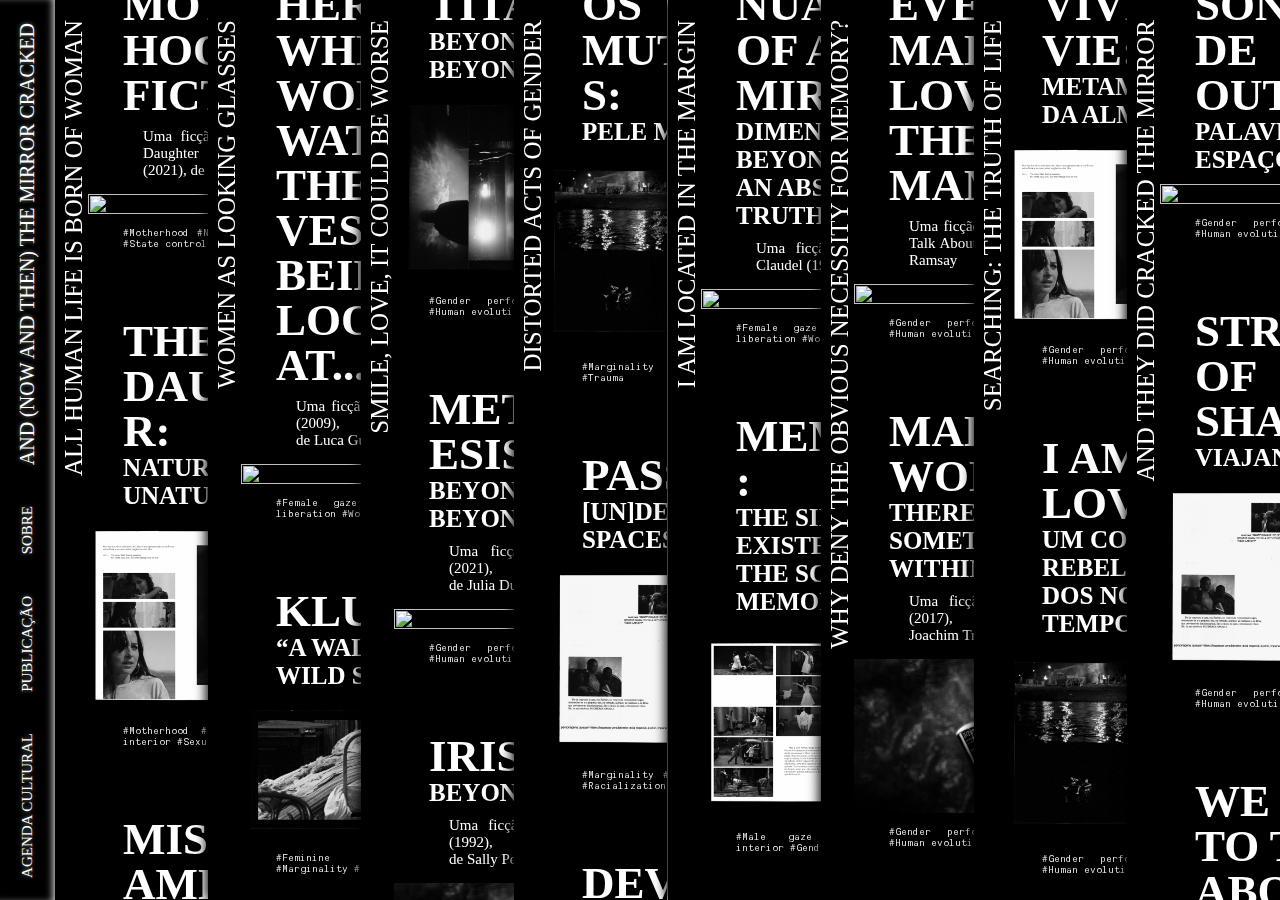
==== index.html @ 3cc25252 "8798" ====
<!DOCTYPE html>
<html lang="en">
   <head>
      <title>MDC 22-23</title>
      <meta charset="utf-8">
      <meta name="viewport" content="width=device-width, initial-scale=1.0">
      <link rel="stylesheet" href="styles.css">
   </head>
   <body>
      <!--<script src="https://ajax.googleapis.com/ajax/libs/jquery/2.1.0/jquery.min.js"></script>-->
      <!--menu bar-->
      <div class="sidebarAbout">
         <div class="menu">
            <p id="menu-button" class="name" href="#">And (now and then) the mirror cracked</p>
            <a href="index2.html">
               <p id="menu-button" class="button">Sobre</p>
            </a>
            <a href="index3.html">
               <p id="menu-button" class="button" href="#">Publicação</p>
            </a>
            <a href="index2.html">
               <p id="menu-button" class="button">Agenda Cultural</p>
            </a>
            
         </div>
      </div>
      <!--accordion-->
      <ul id="vertical-accordion">
         <!-- MICRO 1 -->
         <li id="col">
            <div id="projects">
               <div class="margin">
                  <div class="margintext"> All human life is born of <span class="word">woman</span></div>
               </div>
               <ul class="links">
                  <li data-index="0" id="project-link">
                     <h1>Motherhood as Fiction</h1>
                     <p class="sub"> Uma ficção a partir de <span class="RomieI">The Lost Daughter</span><br> (2021), de Maggie Gyllenhaal</p>
                     <img class="my-img" id="my-img1" src="IMG/Thumbnails/Motherhood thumbnail-bw.gif" data-hover-img="IMG/Thumbnails/Motherhood thumbnail-cores.gif" data-leave-img="IMG/Thumbnails/Motherhood thumbnail-bw.gif">
                     <p class="keywords">#Motherhood #Natural mother #Capitalism #State control</p>
                  </li>
                  <li data-index="1" id="project-link">
                     <h1>The Lost Daughter:</h1>
                     <h2>Natural Unaturality</h2>
                     <img class="my-img" id="my-img1" src="IMG/Thumbnails/The Lost Daughter thumbnail-bw.png" data-hover-img="IMG/Thumbnails/The Lost Daughter thumbnail-cores.png" data-leave-img="IMG/Thumbnails/The Lost Daughter thumbnail-bw.png">
                     <p class="keywords">#Motherhood #Natural mother #Feminine interior #Sexuality</p>
                  </li>
                  <li data-index="2" id="project-link">
                     <h1>Mistress America:</h1>
                     <h2>Quase alguém: entre a companhia e a solidão </h2>
                     <img class="my-img" id="my-img1" src="IMG/Thumbnails/Mistress thumbnail-bw - cópia.png" data-hover-img="IMG/Thumbnails/Mistress thumbnail-cores - cópia.png" data-leave-img="IMG/Thumbnails/Mistress thumbnail-bw - cópia.png">
                     <p class="keywords">#Femininity #Women’s role #Womanhood #Identity crisis </p>
                  </li>
                  <li data-index="3" id="project-link">
                     <h1>Todo Sobre <br>Mi Madre:</h1>
                     <h2>Os batimentos de um coração espartilhado e os seus múltiplos estilhaços</h2>
                     <img class="my-img" id="my-img1" src="IMG/Thumbnails/Todo Sobre thumbnail-bw.png" data-hover-img="IMG/Thumbnails/Todo Sobre thumbnail-cores.png" data-leave-img="IMG/Thumbnails/Todo Sobre thumbnail-bw.png">
                     <p class="keywords">#Womanhood #Feminine interior #Emotion #Symbolism</p>
                  </li>
               </ul>
            </div>
         </li>
         <!-- MICRO 2 -->
         <li id="col">
            <div id="projects">
               <div class="margin">
                  <div class="margintext"><span class="word">Women</span> as looking glasses</div>
               </div>
               <ul class="links">
                  <li data-index="4" id="project-link">
                     <h1>Here, Where Women Watch Themselves Being Looked At...</h1>
                     <p class="sub"> Uma ficção a partir de <span class="RomieI">I Am Love</span> (2009),<br>de Luca Guadagnino</p>
                     <img class="my-img" id="my-img1" src="IMG/Thumbnails/Here-Where-Women-thumbnail-bw.gif" data-hover-img="IMG/Thumbnails/Here-Where-Women-thumbnail-cores.gif" data-leave-img="IMG/Thumbnails/Here-Where-Women-thumbnail-bw.gif">
                     <p class="keywords">#Female gaze #Gender roles #Female liberation #Womanhood</p>
                  </li>
                  <li data-index="5" id="project-link">
                     <h1>Klute:</h1>
                     <h2>“A Walk on the Wild Side”</h2>
                     <img class="my-img" id="my-img1" src="IMG/Thumbnails/Klute thumbnail-bw.png" data-hover-img="IMG/Thumbnails/Klute thumbnail-cores.png" data-leave-img="IMG/Thumbnails/Klute thumbnail-bw.png">
                     <p class="keywords">#Feminine interior #Feminism #Marginality #Male gaze</p>
                  </li>
                  <li data-index="6" id="project-link">
                     <h1>Une Femme est Une Femme:</h1>
                     <h2>Toute Les Femmes</h2>
                     <img class="my-img" id="my-img1" src="IMG/Thumbnails/Une Femme thumbnail-bw.png" data-hover-img="IMG/Thumbnails/Une Femme thumbnail-cores.png" data-leave-img="IMG/Thumbnails/Une Femme thumbnail-bw.png">
                     <p class="keywords">#Male gaze #Femininity #Feminine interior #Gender roles</p>
                  </li>
                  <li data-index="7" id="project-link">
                     <h1>Rabbit or Duck</h1>
                     <h2>7 (rabbit’s) foot 9</h2>
                     <img class="my-img" id="my-img1" src="IMG/Thumbnails/Rabbit thumbnail-bw.png" data-hover-img="IMG/Thumbnails/Rabbit thumbnail-cores.png" data-leave-img="IMG/Thumbnails/Rabbit thumbnail-bw.png">
                     <p class="keywords">#Mythical norm #Privilege #Women liberation #Body</p>
                  </li>
               </ul>
            </div>
         </li>
         <!-- MICRO 3 -->
         <li id="col">
            <div id="projects">
               <div class="margin">
                  <div class="margintext"><span class="word">Smile, love,</span> it could be worse</div>
               </div>
               <ul class="links">
                  <li data-index="8" id="project-link">
                     <h1>Titane:</h1>
                     <h2>Beyond Gender, <br>Beyond Human</h2>
                     <img class="my-img" id="my-img1" src="IMG/Thumbnails/Titane thumbnail-bw.png" data-hover-img="IMG/Thumbnails/Titane thumbnail-cores.png" data-leave-img="IMG/Thumbnails/Titane thumbnail-bw.png">
                     <p class="keywords"> #Gender performativity #Bodily acts #Human evolution</p>
                  </li>
                  <li data-index="9" id="project-link">
                     <h1>Metagenesis</h1>
                     <h2>Beyond Gender, <br>Beyond Human</h2>
                     <p class="sub"> Uma ficção a partir de <span class="RomieI">Titane</span> (2021), <br> de Julia Ducournau</span></p>
                     <img class="my-img" id="my-img1" src="IMG/Thumbnails/Metagenesis thumbnail-bw.gif" data-hover-img="IMG/Thumbnails/Metagenesis thumbnail-cores.gif" data-leave-img="IMG/Thumbnails/Metagenesis thumbnail-bw.gif">
                     <p class="keywords"> #Gender performativity #Bodily acts #Human evolution</p>
                  </li>
                  <li data-index="10" id="project-link">
                     <h1>Iris</h1>
                     <h2>Beyond Words</h2>
                     <p class="sub"> Uma ficção a partir de <span class="RomieI">Orlando</span> (1992), <br>de Sally Potter</p>
                     <img class="my-img" id="my-img1" src="IMG/Thumbnails/Iris thumbnail-bw.gif" data-hover-img="IMG/Thumbnails/Iris thumbnail-cores.gif" data-leave-img="IMG/Thumbnails/Iris thumbnail-bw.gif">
                     <p class="keywords"> #Gender performativity #Bodily acts #Human evolution</p>
                  </li>
               </ul>
            </div>
         </li>
         <!-- MICRO 4 -->
         <li id="col">
            <div id="projects">
               <div class="margin">
                  <div class="margintext">Distorted acts of <span class="word">gender</span></div>
               </div>
               <ul class="links">
                  <li data-index="11" id="project-link">
                     <h1>Os mutantes:</h1>
                     <h2>Pele mais dura</h2>
                     <img class="my-img" id="my-img1" src="IMG/Thumbnails/Mutantes thumbnail-bw.png" data-hover-img="IMG/Thumbnails/Mutantes thumbnail-cores.png" data-leave-img="IMG/Thumbnails/Mutantes thumbnail-bw.png">
                     <p class="keywords">#Marginality #Outcasts #Womanhood #Trauma</p>
                  </li>
                  <li data-index="12" id="project-link">
                     <h1>Passing:</h1>
                     <h2>[un]defined spaces</h2>
                     <img class="my-img" id="my-img1" src="IMG/Thumbnails/Passing thumbnail.png" data-hover-img="IMG/Thumbnails/Passing thumbnail.png" data-leave-img="IMG/Thumbnails/Passing thumbnail.png">
                     <p class="keywords">#Marginality #Performativity #Privilege #Racialization</p>
                  </li>
                  <li data-index="13" id="project-link">
                     <h1>Deviant</h1>
                     <h2>The Night as a Place</h2>
                     <img class="my-img" id="my-img1" src="IMG/Thumbnails/Deviant thumbnail-bw.png" data-hover-img="IMG/Thumbnails/Deviant thumbnail-cores.png" data-leave-img="IMG/Thumbnails/Deviant thumbnail-bw.png">
                     <p class="keywords">#Marginality #Queer #Night life #Clubbing</p>
                  </li>
                  <li data-index="14" id="project-link">
                     <h1>Queer Acts</h1>
                     <img class="my-img" id="my-img1" src="IMG/Thumbnails/Queer Acts thumbnail.png" data-hover-img="IMG/Thumbnails/Queer Acts thumbnail.png" data-leave-img="IMG/Thumbnails/Queer Acts thumbnail.png">
                     <p class="keywords">#Queer #Feminist thought #Marginality #Gender norms</p>
                  </li>
                  <li data-index="15" id="project-link">
                     <h1>Pin</h1>
                     <h2>Rina Sawayama: <br>Breaking Boudaries</h2>
                     <img class="my-img" id="my-img1" src="IMG/Thumbnails/Pin thumbnail-bw.png" data-hover-img="IMG/Thumbnails/Pin thumbnail-cores.png" data-leave-img="IMG/Thumbnails/Pin thumbnail-bw.png">
                     <p class="keywords">#Queer #Feminist thought #Marginality #Gender norms</p>
                  </li>
                  <li data-index="16" id="project-link">
                     <h1>As an Asian</h1>
                     <h2>What the Hell is Wrong <br>W White People</h2>
                     <img class="my-img" id="my-img1" src="IMG/Thumbnails/As an Asian thumbnail-bw.png" data-hover-img="IMG/Thumbnails/As an Asian thumbnail-cores.png" data-leave-img="IMG/Thumbnails/As an Asian thumbnail-bw.png">
                     <p class="keywords">#Globalization #Cultural representation #Identity #Stereotypes</p>
                  </li>
               </ul>
            </div>
         </li>
         <!-- MICRO 5 -->
         <li id="col">
            <div id="projects">
               <div class="margin">
                  <div class="margintext">I am located in the <span class="word">margin</span></div>
               </div>
               <ul class="links">
                  <li data-index="17" id="project-link">
                     <h1>Nuances <br>of a Mirage</h1>
                     <h2>dimensions beyond <br>an absolute truth </h2>
                     <p class="sub"> Uma ficção a partir de <span class="RomieI">Camille Claudel</span> (1988),de Bruno Nuytten</p>
                     <img class="my-img" id="my-img1" src="IMG/Thumbnails/Motherhood thumbnail-bw.gif" data-hover-img="IMG/Thumbnails/Motherhood thumbnail-cores.gif" data-leave-img="IMG/Thumbnails/Motherhood thumbnail-bw.gif">
                     <p class="keywords">#Female gaze #Gender roles #Female liberation #Womanhood</p>
                  </li>
                  <li data-index="18" id="project-link">
                     <h1>Memoria:</h1>
                     <h2>The Silence of existence and the scream of memory </h2>
                     <img class="my-img" id="my-img1" src="IMG/Thumbnails/Une Femme thumbnail-bw.png" data-hover-img="IMG/Thumbnails/Une Femme thumbnail-cores.png" data-leave-img="IMG/Thumbnails/Une Femme thumbnail-bw.png">
                     <p class="keywords">#Male gaze #Femininity #Feminine interior #Gender roles</p>
                  </li>
                  <li data-index="19" id="project-link">
                     <h1>Intermittent</h1>
                     <h2>beyond time, beyond memory, through self</h2>
                     <p class="sub">Uma ficção a partir de <span class="RomieI">Memoria</span> (2021),<br>de Apichatpong Weerasethakul</p>
                     <img class="my-img" id="my-img1" src="IMG/Thumbnails/Here-Where-Women-thumbnail-bw.gif" data-hover-img="IMG/Thumbnails/Here-Where-Women-thumbnail-cores.gif" data-leave-img="IMG/Thumbnails/Here-Where-Women-thumbnail-bw.gif">
                     <p class="keywords">#Feminine interior #Feminism #Marginality #Male gaze</p>
                  </li>
                  <li data-index="20" id="project-link">
                     <h1>Hiroshima <br>Mon Amour: </h1>
                     <h2>O Toque da Memória</h2>
                     <img class="my-img" id="my-img1" src="IMG/Thumbnails/Klute thumbnail-bw.png" data-hover-img="IMG/Thumbnails/Klute thumbnail-cores.png" data-leave-img="IMG/Thumbnails/Klute thumbnail-bw.png">
                     <p class="keywords">#Mythical norm #Privilege #Women liberation #Body</p>
                  </li>
               </ul>
            </div>
         </li>
         <!-- MICRO 6 -->
         <li id="col">
            <div id="projects">
               <div class="margin">
                  <div class="margintext">Why deny the obvious necessity for <span class="word">memory</span>?</div>
               </div>
               <ul class="links">
                  <li data-index="21" id="project-link">
                     <h1>Even Madmen Love their Mamas</h1>
                     <p class="sub">  Uma ficção a partir de <span class="RomieI">We Need to Talk About Kevin </span> (2011), de Lynne Ramsay</p>
                     <img class="my-img" id="my-img1" src="IMG/Thumbnails/Metagenesis thumbnail-bw.gif" data-hover-img="IMG/Thumbnails/Metagenesis thumbnail-cores.gif" data-leave-img="IMG/Thumbnails/Metagenesis thumbnail-bw.gif">
                     <p class="keywords"> #Gender performativity #Bodily acts #Human evolution</p>
                  </li>
                  <li data-index="22" id="project-link">
                     <h1>Mad Woman </h1>
                     <h2>There's Something Within</h2>
                     <p class="sub"> Uma ficção a partir de <span class="RomieI">Thelma </span>(2017), <br> Joachim Trier</span></p>
                     <img class="my-img" id="my-img1" src="IMG/Thumbnails/Iris thumbnail-bw.gif" data-hover-img="IMG/Thumbnails/Iris thumbnail-cores.gif" data-leave-img="IMG/Thumbnails/Iris thumbnail-bw.gif">
                     <p class="keywords"> #Gender performativity #Bodily acts #Human evolution</p>
                  </li>
                  <li data-index="23" id="project-link">
                     <h1>Lillith</h1>
                     <h2>insanity, illness, or a non-accepted norm</h2>
                     <img class="my-img" id="my-img1" src="IMG/Thumbnails/Todo Sobre thumbnail-bw.png" data-hover-img="IMG/Thumbnails/Todo Sobre thumbnail-cores.png" data-leave-img="IMG/Thumbnails/Todo Sobre thumbnail-bw.png">
                     <p class="keywords"> #Gender performativity #Bodily acts #Human evolution</p>
                  </li>
               </ul>
            </div>
         </li>
         <!-- MICRO 7 -->
         <li id="col">
            <div id="projects">
               <div class="margin">
                  <div class="margintext">Searching: the <span class="word">truth</span> of life</div>
               </div>
               <ul class="links">
                  <li data-index="24" id="project-link">
                     <h1>Vivre sa Vie:</h1>
                     <h2>metamorfoses da alma</h2>
                     <img class="my-img" id="my-img1" src="IMG/Thumbnails/The Lost Daughter thumbnail-bw.png" data-hover-img="IMG/Thumbnails/The Lost Daughter thumbnail-cores.png" data-leave-img="IMG/Thumbnails/The Lost Daughter thumbnail-bw.png">
                     <p class="keywords"> #Gender performativity #Bodily acts #Human evolution</p>
                  </li>
                  <li data-index="25" id="project-link">
                     <h1>I am Love:</h1>
                     <h2>um coração rebelde <br>dos nossos tempos</h2>
                     <img class="my-img" id="my-img1" src="IMG/Thumbnails/Mutantes thumbnail-bw.png" data-hover-img="IMG/Thumbnails/Mutantes thumbnail-cores.png" data-leave-img="IMG/Thumbnails/Mutantes thumbnail-bw.png">
                     <p class="keywords"> #Gender performativity #Bodily acts #Human evolution</p>
                  </li>
                  <li data-index="26" id="project-link">
                     <h1>Le Captive:</h1>
                     <h2>the duality of love between freedom <br>and captivity</h2>
                     <img class="my-img" id="my-img1" src="IMG/Thumbnails/Passing thumbnail.png" data-hover-img="IMG/Thumbnails/Passing thumbnail.png" data-leave-img="IMG/Thumbnails/Passing thumbnail.png">
                     <p class="keywords"> #Gender performativity #Bodily acts #Human evolution</p>
                  </li>
               </ul>
            </div>
         </li>
         <!-- MICRO 8 -->
         <li id="col">
            <div id="projects">
               <div class="margin">
                  <div class="margintext">And they did cracked the <span class="word">mirror</span></div>
               </div>
               <ul class="links">
                  <li data-index="27" id="project-link">
                     <h1>Sonata <br>de Outono:</h1>
                     <h2>palavra, cor e espaço</h2>
                     <img class="my-img" id="my-img1" src="IMG/Thumbnails/Mistress thumbnail-bw - cópia.png" data-hover-img="IMG/Thumbnails/Mistress thumbnail-cores - cópia.png" data-leave-img="IMG/Thumbnails/Mistress thumbnail-bw - cópia.png">
                     <p class="keywords"> #Gender performativity #Bodily acts #Human evolution</p>
                  </li>
                  <li data-index="28" id="project-link">
                     <h1>Street <br>of Shame: </h1>
                     <h2> Viajante</h2>
                     <img class="my-img" id="my-img1" src="IMG/Thumbnails/Passing thumbnail.png" data-hover-img="IMG/Thumbnails/Passing thumbnail.png" data-leave-img="IMG/Thumbnails/Passing thumbnail.png">
                     <p class="keywords"> #Gender performativity #Bodily acts #Human evolution</p>
                  </li>
                  <li data-index="29" id="project-link">
                     <h1>We Need to Talk about Kevin</h1>
                     <h2>a cor, o som e o gesto como ferramentas da razão</h2>
                     <img class="my-img" id="my-img1" src="IMG/Thumbnails/Klute thumbnail-bw.png" data-hover-img="IMG/Thumbnails/Klute thumbnail-cores.png" data-leave-img="IMG/Thumbnails/Klute thumbnail-bw.png">
                     <p class="keywords"> #Gender performativity #Bodily acts #Human evolution</p>
                  </li>
                  <li data-index="30" id="project-link">
                     <h1>The souvenir:</h1>
                     <h2>an Image as a process of creating new fictions that transcends the attributes of representation </h2>
                     <img class="my-img" id="my-img1" src="IMG/Thumbnails/Une Femme thumbnail-bw.png" data-hover-img="IMG/Thumbnails/Une Femme thumbnail-cores.png" data-leave-img="IMG/Thumbnails/Une Femme thumbnail-bw.png">
                     <p class="keywords"> #Gender performativity #Bodily acts #Human evolution</p>
                  </li>
               </ul>
            </div>
         </li>
      </ul>
      <!--project template-->
      <div class="project_template">
         <div id="left">
            <div id="micro">
               <p class="microtitle"></p>
            </div>
            <div id="infos">
               <button>X</button>
               <h3 style="text-align: center;" class="title"></h3>
               <h4 style="text-align: center;" class="subtitle"></h4>
               <p style="text-align: center; padding: 0;" class="sub">
                  <img src="IMG/Manual/metagenesis-2.jpg" alt="">
               </h5>
               <p class="content"></p>
               <p class="credits"></p>
            </div>
         </div>
         <div id="right">
            <div class="figcaption"></div>
            <div class="video"></div>
            <div class="figcaptiontwo"></div>
            <div class="slideshow"></div>
            <div class="figcaptionthree"></div>
            <div class="slideshowtwo"></div>
            <div class="slideshowthree"></div>
         </div>
      </div>
      <script src="https://ajax.googleapis.com/ajax/libs/jquery/2.1.0/jquery.min.js"></script>
      <script src="projetos.js"></script>
      <script src="script.js"></script>
   </body>
</html>
---- styles.css ----
/* -- FONTS -- */
@font-face {
    font-family: "AuthenticSans-C-130";
    src: url(FONTS/AUTHENTICSans-Condensed-130\ -\ cópia.otf);
}

@font-face {
    font-family: "AuthenticSans-C-90";
    src: url(FONTS/AUTHENTICSans-Condensed-90\ -\ cópia.otf );
}

@font-face {
    font-family: "AuthenticSans-C-60";
    src: url(FONTS/AUTHENTICSans-Condensed-60\ -\ cópia.otf);
}

@font-face {
    font-family: "AuthenticSans-90";
    src: url(FONTS/AUTHENTICSans-90\ -\ cópia.otf);
}

@font-face {
    font-family: "Romie";
    src: url(FONTS/RomieTrial-Regular\ -\ cópia.otf);
}

@font-face {
    font-family: "Romie-I";
    src: url(FONTS/RomieTrial-Regular-Italic\ -\ cópia.otf);
}

@font-face {
    font-family: "Messina";
    src: url(FONTS/MessinaSansMono-Book.ttf);
}

@font-face {
    font-family: "Messina-R";
    src: url(FONTS/MessinaSansMono-Regular.ttf);
}

/* -- PARAGRAPH STYLES -- */
.name {
    font-family: "AuthenticSans-C-130";
    color: white;
    font-size: 20px;
}

.button {
    font-family: "AuthenticSans-C-60";
    color: white;
    font-size: 15px;
}

.margintext {
    font-family: "Romie-I";
    color: white;
    font-size: 25px;
    text-transform: uppercase;
    writing-mode: vertical-rl;
    text-align: center;
    transform: rotate(180deg);
    margin-top: 20px;
    vertical-align: baseline;
    white-space: nowrap;
}
.word {
    font-family: "AuthenticSans-C-130";
}

h1,
h2 {
    color: white;
    padding-left: 35px;
    hyphens: auto;
    word-wrap: break-word;
}

h1,
.title {
    font-family: "AuthenticSans-C-130";
    font-size: 45px;
    margin-bottom: 0;
    margin-top: 20px;
    line-height: 1;
    word-wrap: break-word;
    text-transform: uppercase;
}

h2,
.subtitle {
    font-family: "AuthenticSans-C-90";
    font-size: 25px;
    margin-top: 0;
    margin-bottom: 0;
    text-transform: uppercase;
}

.sub {
    font-family: "AuthenticSans-C-90";
    font-size: 15px;
    padding-left: 55px;
    margin-top: 0;
    margin-bottom: 0;
    padding-top: 10px;
    padding-bottom: 5px;
}

.RomieI {
    font-family: "Romie-I";
    font-size: 15px;
}

.keywords {
    font-family: "Messina";
    font-size: 9px;
    padding-left: 35px;
}

/* Paragraph Style Project template */

.title,
.subtitle {
    line-height: 0.9;
}

.subtitle {
    margin-bottom: 5px;
}


.content {
    padding-top: 5px;
    font-family: "AuthenticSans-C-60";
    font-size: 16px;
}

p {
    text-align: justify;
    margin: 1em 0 0 0;
}
.indent+.indent {
    text-indent: 2em;
    margin: 0;
}

.keywordsproject {
    font-family: "Messina";
    font-size: 12px;

}

.project-link:any-link {
    color: black;
    text-transform: uppercase;
    text-decoration: none;

}

.project-link:hover {
    -webkit-stroke-color: #000000;
    -webkit-fill-color: #000000;
    text-shadow: 0px 0px 4px #000000;
    text-decoration: underline;

}

.credits {
    padding-top: 25px;
    font-family: "Messina";
    text-transform: none;
    font-size: 10px;
    margin-bottom: 5%;
}
.names {
    font-family: "Messina-R";
    font-size: 11px;
    text-transform: uppercase;

}


.figcaption,
.figcaptiontwo,
.figcaptionthree {
    font-family: "Messina";
    width: 100%;
    color: white;
    font-size: 10px;
    margin-left: 12px;
    margin-top: 20px;
}
.number {
    color: white;
    text-transform: uppercase;
    font-family: "Romie-I";
}

/* -- LANDING PAGE -- */

body {
    width: 100vw;
    height: 100vh;
    margin: 0;
    display: flex;
    flex-direction: row;
    overflow: hidden;
}

/* SIDEBAR */
.sidebarAbout {
    height: 100vh;
    position: fixed;
    z-index: 4;
    background-color: black;
    width: 55px;
    display: flex;
    flex-direction: row;
    overflow: hidden;
    -webkit-box-shadow: inset -5px 0px 7px -3px rgba(255, 255, 255, 0.837);
    -moz-box-shadow: inset -5px 0px 7px -3px rgba(255, 255, 255, 0.837);
    box-shadow: inset -5px 0px 7px -3px rgba(255, 255, 255, 0.837);
}

.menu {
    height: 95vh;
    width: 55px;
    display: flex;
    padding-top: 2.5vh;
    flex-direction: column;
    justify-content: space-between;
    flex-shrink: 0;
}

#menu-button {
    writing-mode: vertical-rl;
    margin-left: auto;
    margin-right: auto;
    transform: rotate(180deg);
    text-shadow: 0px 0px 4px rgb(139, 139, 139);
    pointer-events: none;
    margin-top: 0;
    text-transform: uppercase;
    z-index: 100;
}

/* sidebar end */
/* accordion */
ul,
#vertical-accordion,
#col {
    margin: 0;
    padding: 0;
    list-style: none;
}

#vertical-accordion {
    display: flex;
    overflow: hidden;
    height: 100vh;
    width: 100%;
    margin-right: 0;
    margin-left: 55px;
}

#col {
    background-color: rgb(0, 0, 0);
    overflow-x: hidden;
    overflow-y: auto;
    -webkit-box-flex: 1;
    -webkit-flex: 1;
    -ms-flex: 1;
    flex: 1;
    height: 100vh;
    margin: 0;
    padding: 0;
    position: relative;
    flex-direction: row;
    border: none;
    transform: translate3d(0, 0, 0);
    will-change: transform;
    /* box shadow */
    -webkit-box-shadow: -2px 0px 11px 0px rgb(0, 0, 0);
    -moz-box-shadow: -2px 0px 11px 0px rgba(0, 0, 0, 0);
    box-shadow: -2px 0px 11px 0px rgba(0, 0, 0);
    /* animation */
    -webkit-transition: -webkit-box-flex 500ms ease-out;
    -webkit-transition: -webkit-flex 500ms ease-out;
    transition: -webkit-box-flex 500ms ease-out;
    transition: -ms-flex 500ms ease-out;
    transition: flex 500ms ease-out;
}

#vertical-accordion:not(:hover) #col.selected,
#col:hover {
    -webkit-box-flex: 20vw;
    -webkit-flex: 20vw;
    -ms-flex: 20vw;
    flex: 20vw;
}
l#vertical-accordion.no-hover #col:hover {
    pointer-events: none;
    cursor: default;
}

/* accordion end */
#projects {
    width: 24vw;
    height: 100%;
    display: flex;
    flex-direction: row;
    background-color: rgb(0, 0, 0);
    margin: 0;
}

.margin {
    width: 31px;
    display: inline-flex;
    justify-content: center;
    align-items: center;
    height: 100vh;
    flex-direction: row;
    align-items: baseline;
    text-align: center;
    padding-left: 5px;
}

.links {
    cursor: pointer;
    color: white;
    height: 100vh;
    overflow-y: scroll;
    overflow-x: hidden;
    -ms-overflow-style: none;
    /* IE and Edge */
    scrollbar-width: none;
    /* Firefox */
}
.links::-webkit-scrollbar {
    display: none;
}

#project-link {
    margin-bottom: 50px;
    overflow: hidden;
    margin-top: 0;
}

#project-link:hover {
    cursor: pointer;
    text-decoration: none;
    -webkit-stroke-width: 5vmax;
    -webkit-stroke-color: #ffffff;
    -webkit-fill-color: #ffffff;
    text-shadow: 0px 0px 10px #ffffff;
}

.my-img,
img {
    width: 100%;
    position: static;
    height: 100%;
    object-fit: cover;
    margin-top: 10px;
}

/* -- PROJECT TEMPLATE -- */

.project_template {
    display: none;
    position: absolute;
    top: 0;
    right: 0;
    width: 100vw;
    height: 100vh;
}

.project_template.expanded {
    display: flex;
    flex-direction: row;
    background-color: white;
}
/* left side */
#left {
    width: 35vw;
    height: auto;
    margin-left: 55px;
    display: flex;
    margin-top: 0;
    padding-top: 0;
    flex-direction: row;
    overflow: hidden;
}
#micro {
    width: 5%;
    display: inline-flex;
    justify-content: center;
    align-items: center;
    height: 100vh;
    align-items: baseline;
    text-align: center;
    padding-left: 10px;
    padding-top: 20px;
    padding-right: 10px;
}

.microtitle {
    font-family: "Romie-I";
    color: black;
    font-size: 25px;
    text-transform: uppercase;
    writing-mode: vertical-rl;
    text-align: center;
    transform: rotate(180deg);
    white-space: nowrap;
    margin: 0;
}

#infos {
    width: 95%;
    margin-top: 0;
    margin-right: 5%;
    height: auto;
    overflow-y: scroll;
    overflow-x: hidden;
    -ms-overflow-style: none;
    /* IE and Edge */
    scrollbar-width: none;
    /* Firefox */
}
#infos::-webkit-scrollbar {
    display: none;
}

button {
    font-family: "AuthenticSans-90";
    border: none;
    background-color: transparent;
    top: 0;
    position: relative;
    text-transform: uppercase;
    font-size: 15px;
    margin-top: 20px;
    padding: 0;
    float: right;
    z-index: 2;
}

button:hover {
    -webkit-stroke-color: #000000;
    -webkit-fill-color: #000000;
    text-shadow: 0px 0px 2px #000000;
    text-decoration: underline;
}

/* left side end */
/* right side end */
#right {
    width: 65vw;
    height: auto;
    display: flex;
    flex-direction: column;
    position: relative;
    overflow: scroll;
    overflow-x: hidden;
    background-color: #000000;
    -ms-overflow-style: none;
    /* Hide Scroll-Bar for IE and Edge */
    scrollbar-width: none;
}
/* Hide scrollbar for Chrome, Safari and Opera */
#right::-webkit-scrollbar {
    display: none;
}

video {
    width: 100%;
    height: 100%;
    margin: 0;
}

/* slider */
.slideshow,
.slideshowtwo {
    width: 100%;
    height: 420px;
    object-fit: contain;
    align-items: center;
    margin: 0;
    padding: 0;


}


.mySlides1 {
    margin-left: 20%;
    display: none;
    overflow: hidden;
    height: auto;
    width: 60%;
    cursor: pointer;
    filter: drop-shadow(0rem 0rem 2px rgba(255, 255, 255, 0.424));

}

.mySlides2 {
    display: none;
    overflow: hidden;
    height: auto;
    width: 100%;
    cursor: pointer;
    margin: 0;
}

.next {
    font-family: "AuthenticSans-C-130";
    position: relative;
    border-radius: 0 3px 3px 0;
    cursor: pointer;
    float: right;
    top: 0;
    padding-right: 20px;
    transform: translateY(-50%);
    color: #ffffff;
    font-weight: bold;
    font-size: 25px;
    user-select: none;
}

.prev {
    font-family: "AuthenticSans-C-130";
    position: relative;
    cursor: pointer;
    top: 0;
    float: left;
    transform: translateY(-50%);
    padding-left: 20px;
    color: #ffffff;
    font-weight: bold;
    font-size: 25px;
    border-radius: 3px 0 0 3px;
    user-select: none;
}

.next:hover,
.prev:hover {
    cursor: pointer;
    text-decoration: none;
    -webkit-stroke-width: 3vmax;
    -webkit-stroke-color: #ffffff;
    -webkit-fill-color: #ffffff;
    text-shadow: 1px 1px 5px #ffffff;
    ;
}

a{
	text-decoration: none;
}
/* slider end */

/* -- ABOUT PAGE -- */

#about-page {
    display: flex;
    flex-direction: row;
    top: 0;
    margin: 0;
    width: 100vw;
    height: auto;
    margin-bottom: 20px;
    overflow-x:hidden;
    overflow-y: scroll;
}


#about {
    width: 40%;
    height: 100%;
    position: relative;
    height: auto;
    padding-left: 20px;
    padding-right: 20px;
    margin-left: 45px;
    display: flex;
    margin-top: 0;
    padding-top: 0;
    flex-direction: column;
    overflow: hidden;
}

.center {
    width: 100%;
    text-align: center;
}

.Romie {
    font-family: "Romie";
}

.sub-about {
    text-align: center;
    font-family: "AuthenticSans-C-90";
    font-size: 15px;
    margin-top: 0;
    margin-bottom: 0;
    padding-left: 15%;
    width: 70%;
    text-transform: uppercase;
    margin-bottom: 10px;
}

#technicalinformation {
    width: 65%;
    height: auto;
    display: flex;
    flex-direction: column;
    overflow: hidden;
    overflow-x: hidden;
    -ms-overflow-style: none;
    /* Hide Scroll-Bar for IE and Edge */
    scrollbar-width: none;
}

.col-container {
    margin-top: 218px;
    display: table;
    /* Make the container element behave like a table */
    width: 95%;
    /* Set full-width to expand the whole page */
    margin-left: 2.5%;
    margin-right: 2.5%;
}

.column {
    display: table-cell;
    /* Make elements inside the container behave like table cells */
}

#close {
    position: fixed;
    top: 0;
    text-transform: uppercase;
    font-size: 15px;
    margin-top: 20px;
    padding: 0;
    right: 20px;
    z-index: 2;
}
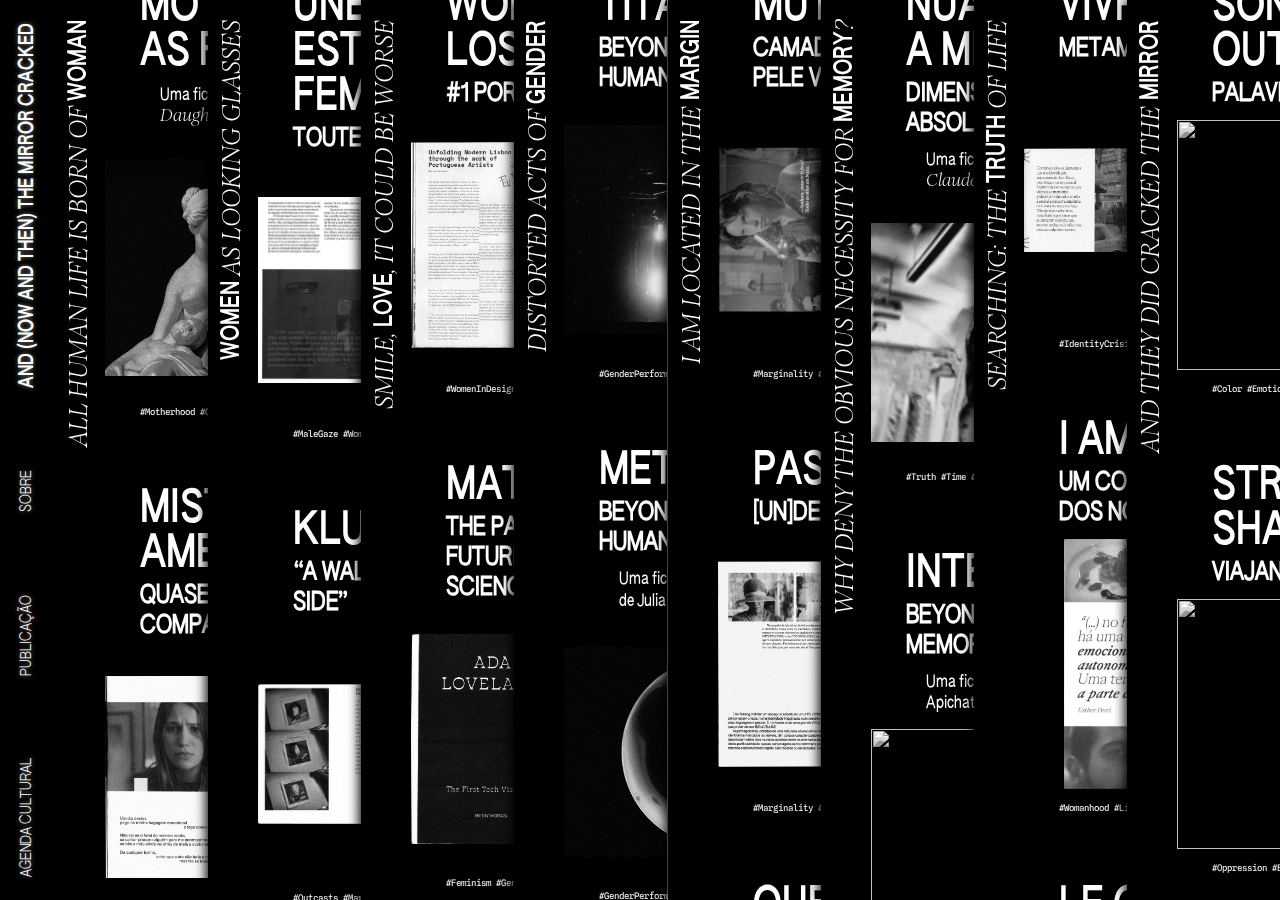
==== commit 8d692f41: "4567890'" ====
--- a/index.html
+++ b/index.html
@@ -7,11 +7,12 @@
       <link rel="stylesheet" href="styles.css">
    </head>
    <body>
-      <!--<script src="https://ajax.googleapis.com/ajax/libs/jquery/2.1.0/jquery.min.js"></script>-->
+
       <!--menu bar-->
       <div class="sidebarAbout">
          <div class="menu">
-            <p id="menu-button" class="name" href="#">And (now and then) the mirror cracked</p>
+            <a class="menu-link" href="index.html">
+               <p id="menu-button" class="name">And (now and then) the mirror cracked</p></a>
             <a href="index2.html">
                <p id="menu-button" class="button">Sobre</p>
             </a>
@@ -35,27 +36,21 @@
                <ul class="links">
                   <li data-index="0" id="project-link">
                      <h1>Motherhood as Fiction</h1>
-                     <p class="sub"> Uma ficção a partir de <span class="RomieI">The Lost Daughter</span><br> (2021), de Maggie Gyllenhaal</p>
-                     <img class="my-img" id="my-img1" src="IMG/Thumbnails/Motherhood thumbnail-bw.gif" data-hover-img="IMG/Thumbnails/Motherhood thumbnail-cores.gif" data-leave-img="IMG/Thumbnails/Motherhood thumbnail-bw.gif">
-                     <p class="keywords">#Motherhood #Natural mother #Capitalism #State control</p>
+                     <p class="sub"> Uma ficção a partir de <span class="RomieI">The Lost Daughter</span> (2021), de Maggie Gyllenhaal</p>
+                     <img class="my-img" id="my-img1" src="IMG/Thumbnails/MAF_00.jpg">
+                     <p class="keywords">#Motherhood #Capitalism #State control</p>
                   </li>
                   <li data-index="1" id="project-link">
-                     <h1>The Lost Daughter:</h1>
-                     <h2>Natural Unaturality</h2>
-                     <img class="my-img" id="my-img1" src="IMG/Thumbnails/The Lost Daughter thumbnail-bw.png" data-hover-img="IMG/Thumbnails/The Lost Daughter thumbnail-cores.png" data-leave-img="IMG/Thumbnails/The Lost Daughter thumbnail-bw.png">
-                     <p class="keywords">#Motherhood #Natural mother #Feminine interior #Sexuality</p>
-                  </li>
-                  <li data-index="2" id="project-link">
                      <h1>Mistress America:</h1>
                      <h2>Quase alguém: entre a companhia e a solidão </h2>
-                     <img class="my-img" id="my-img1" src="IMG/Thumbnails/Mistress thumbnail-bw - cópia.png" data-hover-img="IMG/Thumbnails/Mistress thumbnail-cores - cópia.png" data-leave-img="IMG/Thumbnails/Mistress thumbnail-bw - cópia.png">
-                     <p class="keywords">#Femininity #Women’s role #Womanhood #Identity crisis </p>
-                  </li>
-                  <li data-index="3" id="project-link">
+                     <img class="my-img" id="my-img1" src="IMG/Thumbnails/MA_00.jpg">
+                     <p class="keywords">#Womanhood #IdentityCrisis #Feminity </p>
+                  </li>
+                  <li data-index="2" id="project-link">
                      <h1>Todo Sobre <br>Mi Madre:</h1>
                      <h2>Os batimentos de um coração espartilhado e os seus múltiplos estilhaços</h2>
-                     <img class="my-img" id="my-img1" src="IMG/Thumbnails/Todo Sobre thumbnail-bw.png" data-hover-img="IMG/Thumbnails/Todo Sobre thumbnail-cores.png" data-leave-img="IMG/Thumbnails/Todo Sobre thumbnail-bw.png">
-                     <p class="keywords">#Womanhood #Feminine interior #Emotion #Symbolism</p>
+                     <img class="my-img" id="my-img1" src="IMG/Thumbnails/TSMM_00.jpg">
+                     <p class="keywords">#Womanhood #Symbolism #Emotions #FeminineInterior</p>
                   </li>
                </ul>
             </div>
@@ -67,169 +62,188 @@
                   <div class="margintext"><span class="word">Women</span> as looking glasses</div>
                </div>
                <ul class="links">
+                  <li data-index="3" id="project-link">
+                     <h1>Une Femme est Une Femme:</h1>
+                     <h2>Toute Les Femmes</h2>
+                     <img class="my-img" id="my-img1" src="IMG/Thumbnails/UFEUF_00.jpg">
+                     <p class="keywords">#MaleGaze #Women’sRole #GenderRole</p>
+                  </li>
                   <li data-index="4" id="project-link">
-                     <h1>Here, Where Women Watch Themselves Being Looked At...</h1>
-                     <p class="sub"> Uma ficção a partir de <span class="RomieI">I Am Love</span> (2009),<br>de Luca Guadagnino</p>
-                     <img class="my-img" id="my-img1" src="IMG/Thumbnails/Here-Where-Women-thumbnail-bw.gif" data-hover-img="IMG/Thumbnails/Here-Where-Women-thumbnail-cores.gif" data-leave-img="IMG/Thumbnails/Here-Where-Women-thumbnail-bw.gif">
-                     <p class="keywords">#Female gaze #Gender roles #Female liberation #Womanhood</p>
-                  </li>
-                  <li data-index="5" id="project-link">
                      <h1>Klute:</h1>
                      <h2>“A Walk on the Wild Side”</h2>
-                     <img class="my-img" id="my-img1" src="IMG/Thumbnails/Klute thumbnail-bw.png" data-hover-img="IMG/Thumbnails/Klute thumbnail-cores.png" data-leave-img="IMG/Thumbnails/Klute thumbnail-bw.png">
-                     <p class="keywords">#Feminine interior #Feminism #Marginality #Male gaze</p>
+                     <img class="my-img" id="my-img1" src="IMG/Thumbnails/K_00.jpg">
+                     <p class="keywords">#Outcasts #Margins #FeminineInterior</p>
+                  </li>
+                  <li data-index="5" id="project-link">
+                     <h1>HERE, WHERE WOMEN WATCH THEMSELVES BEING LOOKED AT…</h1>
+                     <p class="sub"> Uma ficção a partir de <span class="RomieI">I am Love</span><br> (2009), de Luca Guadagnino</p>
+                     <img class="my-img" id="my-img1" src="IMG/Thumbnails/HWW.jpg">
+                     <p class="keywords">#FemaleGaze #GenderRoles #FemaleLiberation</p>
                   </li>
                   <li data-index="6" id="project-link">
-                     <h1>Une Femme est Une Femme:</h1>
-                     <h2>Toute Les Femmes</h2>
-                     <img class="my-img" id="my-img1" src="IMG/Thumbnails/Une Femme thumbnail-bw.png" data-hover-img="IMG/Thumbnails/Une Femme thumbnail-cores.png" data-leave-img="IMG/Thumbnails/Une Femme thumbnail-bw.png">
-                     <p class="keywords">#Male gaze #Femininity #Feminine interior #Gender roles</p>
-                  </li>
+                     <h1>THE SOUVENIR</h1>
+                     <h2>An Image as a Process of Creating New Fictions that Transcends the Attributes of Representation</h2>
+                     <img class="my-img" id="my-img1" src="IMG/Thumbnails/TS_00.jpg">
+                     <p class="keywords">#FeminineInterior #Subjectivity #DualityOfLove</p>
+                  </li>
+               </ul>
+            </div>
+         </li>
+         <!-- MICRO 3 -->
+         <li id="col">
+            <div id="projects">
+               <div class="margin">
+                  <div class="margintext">Smile, <span class="word">love</span>, it could be worse</div>
+               </div>
+               <ul class="links">
                   <li data-index="7" id="project-link">
+                     <h1>Women is Losers:</h1>
+                     <h2>#1 Portugal</h2>
+                     <img class="my-img" id="my-img1" src="IMG/Thumbnails/WL_00.jpg">
+                     <p class="keywords">#WomenInDesign #GenderInequality #Patriarchy</p>
+                  </li>
+                  <li data-index="8" id="project-link">
+                     <h1>Matilda:</h1>
+                     <h2>The Past, Present and Future of Women in Science</h2>
+                     <img class="my-img" id="my-img1" src="IMG/Thumbnails/M_00.jpg">
+                     <p class="keywords">#Feminism #GenderInequality #Science</p>
+                  </li>
+                  <li data-index="9" id="project-link">
+                     <h1>Lilith</h1>
+                     <h2>Insanity, Illness, or a Non-Accepted Norm</h2>
+                     <img class="my-img" id="my-img1" src="IMG/Thumbnails/L_00.jpg">
+                     <p class="keywords">#GenderInequality #MentalIllness #Patriarchy</p>
+                  </li>
+                  <li data-index="10" id="project-link">
+                     <h1>Mad Woman</h1>
+                     <h2>There’s Something Within…</h2>
+                     <p class="sub"> Uma ficção a partir de <span class="RomieI">Thelma</span><br> (2017), de Joachim Trier</p>
+                     <img class="my-img" id="my-img1" src="IMG/Thumbnails/MW_00.jpg">
+                     <p class="keywords">#Stigmatization #MentalIllness #Womanhood</p>
+                  </li>
+                  <li data-index="11" id="project-link">
+                     <h1>EVEN MAD MEN LOVE THEIR MAMAS</h1>
+                     <p class="sub"> Uma ficção a partir de <span class="RomieI">We Need to Talk About Kevin</span> (2012), de Lynne Ramsay </span></p>
+                     <img class="my-img" id="my-img1" src="IMG/Thumbnails/EMM_00.jpg">
+                     <p class="keywords">#Marginality #Stigmatization #MentalIllness</p>
+                  </li>
+               </ul>
+            </div>
+         </li>
+         <!-- MICRO 4 -->
+         <li id="col">
+            <div id="projects">
+               <div class="margin">
+                  <div class="margintext">Distorted acts of <span class="word">gender</span></div>
+               </div>
+               <ul class="links">
+                  <li data-index="12" id="project-link">
+                     <h1>Titane</h1>
+                     <h2>Beyond Gender, Beyond Human</h2>
+                     <img class="my-img" id="my-img1" src="IMG/Thumbnails/T_00.jpg">
+                     <p class="keywords">#GenderPerformativity #Sexuality #GenderIdentity</p>
+                  </li>
+                  <li data-index="13" id="project-link">
+                     <h1>METAGENESIS</h1>
+                     <h2>Beyond Gender, Beyond Human</h2>
+                     <p class="sub"> Uma ficção a partir de <span class="RomieI">Titane</span> (2021), de Julia Ducournau</span></p>
+                     <img class="my-img" id="my-img1" src="IMG/Thumbnails/MG_00.jpg">
+                     <p class="keywords">#GenderPerformativity #BodilyActs #HumanEvolution</p>
+                  </li>
+                  <li data-index="14" id="project-link">
+                     <h1>Iris</h1>
+                     <h2>Beyond Words</h2>
+                     <p class="sub"> Uma ficção a partir de <span class="RomieI">Orlando</span> (1992), de Sally Potter</span></p>
+                     <img class="my-img" id="my-img1" src="IMG/Thumbnails/I_00.jpg">
+                     <p class="keywords">#Patriarchy #GenderRoles #Emotions</p>
+                  </li>
+               </ul>
+            </div>
+         </li>
+         <!-- MICRO 5 -->
+         <li id="col">
+            <div id="projects">
+               <div class="margin">
+                  <div class="margintext">I am located in the <span class="word">margin</span></div>
+               </div>
+               <ul class="links">
+                  <li data-index="15" id="project-link">
+                     <h1>Mutantes</h1>
+                     <h2>Camada a camada, a pele vai engrossando</h2>
+                     <img class="my-img" id="my-img1" src="IMG/Thumbnails/MTS_00.jpg">
+                     <p class="keywords">#Marginality #Childhood #Outcasts</p>
+                  </li>
+                  <li data-index="16" id="project-link">
+                     <h1>Passing</h1>
+                     <h2>[Un]Defined Spaces</h2>
+                     <img class="my-img" id="my-img1" src="IMG/Thumbnails/P_00.jpg">
+                     <p class="keywords">#Marginality #Performativity #Privilege #Racialization</p>
+                  </li>
+                  <li data-index="17" id="project-link">
+                     <h1>Queer Acts</h1>
+                     <h2>Failing Queerly</h2>
+                     <img class="my-img" id="my-img1" src="IMG/Thumbnails/QA_00.jpg">
+                     <p class="keywords">#Undisciplinarity #FeministPerspective #Queer</p>
+                  </li>
+                  <li data-index="18" id="project-link">
+                     <h1>Pin</h1>
+                     <h2>Rina Sawayama: Breaking Boundaries</h2>
+                     <img class="my-img" id="my-img1" src="IMG/Thumbnails/PIN_00.jpg">
+                     <p class="keywords">#Fashion #Identity #Diversity #Feminism</p>
+                  </li>
+                  <li data-index="19" id="project-link">
+                     <h1>Deviant</h1>
+                     <h2>The Night as a Place</h2>
+                     <img class="my-img" id="my-img1" src="IMG/Thumbnails/D_00.jpg">
+                     <p class="keywords">#Identity #Clubbing #Counterculture #Queer</p>
+                  </li>
+                  <li data-index="20" id="project-link">
+                     <h1>As an Asian</h1>
+                     <h2>#1 What the Hell is Wrong w/ White Ppl</h2>
+                     <img class="my-img" id="my-img1" src="IMG/Thumbnails/AAA_00.jpg">
+                     <p class="keywords">#DecolonisingDesign #AsianCulture #Ethnicity</p>
+                  </li>
+                  <li data-index="21" id="project-link">
                      <h1>Rabbit or Duck</h1>
                      <h2>7 (rabbit’s) foot 9</h2>
-                     <img class="my-img" id="my-img1" src="IMG/Thumbnails/Rabbit thumbnail-bw.png" data-hover-img="IMG/Thumbnails/Rabbit thumbnail-cores.png" data-leave-img="IMG/Thumbnails/Rabbit thumbnail-bw.png">
-                     <p class="keywords">#Mythical norm #Privilege #Women liberation #Body</p>
-                  </li>
-               </ul>
-            </div>
-         </li>
-         <!-- MICRO 3 -->
-         <li id="col">
-            <div id="projects">
-               <div class="margin">
-                  <div class="margintext"><span class="word">Smile, love,</span> it could be worse</div>
-               </div>
-               <ul class="links">
-                  <li data-index="8" id="project-link">
-                     <h1>Titane:</h1>
-                     <h2>Beyond Gender, <br>Beyond Human</h2>
-                     <img class="my-img" id="my-img1" src="IMG/Thumbnails/Titane thumbnail-bw.png" data-hover-img="IMG/Thumbnails/Titane thumbnail-cores.png" data-leave-img="IMG/Thumbnails/Titane thumbnail-bw.png">
-                     <p class="keywords"> #Gender performativity #Bodily acts #Human evolution</p>
-                  </li>
-                  <li data-index="9" id="project-link">
-                     <h1>Metagenesis</h1>
-                     <h2>Beyond Gender, <br>Beyond Human</h2>
-                     <p class="sub"> Uma ficção a partir de <span class="RomieI">Titane</span> (2021), <br> de Julia Ducournau</span></p>
-                     <img class="my-img" id="my-img1" src="IMG/Thumbnails/Metagenesis thumbnail-bw.gif" data-hover-img="IMG/Thumbnails/Metagenesis thumbnail-cores.gif" data-leave-img="IMG/Thumbnails/Metagenesis thumbnail-bw.gif">
-                     <p class="keywords"> #Gender performativity #Bodily acts #Human evolution</p>
-                  </li>
-                  <li data-index="10" id="project-link">
-                     <h1>Iris</h1>
-                     <h2>Beyond Words</h2>
-                     <p class="sub"> Uma ficção a partir de <span class="RomieI">Orlando</span> (1992), <br>de Sally Potter</p>
+                     <img class="my-img" id="my-img1" src="IMG/Thumbnails/RD_00.jpg">
+                     <p class="keywords">#Privilege #MythicalNorm #Bodies</p>
+                  </li>
+               </ul>
+            </div>
+         </li>
+         <!-- MICRO 6 -->
+         <li id="col">
+            <div id="projects">
+               <div class="margin">
+                  <div class="margintext">Why deny the obvious necessity for <span class="word">memory</span>?</div>
+               </div>
+               <ul class="links">
+                  <li data-index="22" id="project-link">
+                     <h1>Nuances of a Mirage</h1>
+                     <h2>Dimensions beyond an absolute truth</h2>
+                     <p class="sub">  Uma ficção a partir de <span class="RomieI"> Camille Claudel</span> (1988), de Bruno Nuytten</p>
+                     <img class="my-img" id="my-img1" src="IMG/Thumbnails/NOM_00.jpg">
+                     <p class="keywords"> #Truth #Time #Ideology #Reality</p>
+                  </li>
+                  <li data-index="23" id="project-link">
+                     <h1>Intermittent</h1>
+                     <h2>Beyond Time, Beyond Memory, Through Self</h2>
+                     <p class="sub"> Uma ficção a partir de <span class="RomieI">Memoria</span>(2021), <br> Apichatpong Weerasethakul</span></p>
                      <img class="my-img" id="my-img1" src="IMG/Thumbnails/Iris thumbnail-bw.gif" data-hover-img="IMG/Thumbnails/Iris thumbnail-cores.gif" data-leave-img="IMG/Thumbnails/Iris thumbnail-bw.gif">
-                     <p class="keywords"> #Gender performativity #Bodily acts #Human evolution</p>
-                  </li>
-               </ul>
-            </div>
-         </li>
-         <!-- MICRO 4 -->
-         <li id="col">
-            <div id="projects">
-               <div class="margin">
-                  <div class="margintext">Distorted acts of <span class="word">gender</span></div>
-               </div>
-               <ul class="links">
-                  <li data-index="11" id="project-link">
-                     <h1>Os mutantes:</h1>
-                     <h2>Pele mais dura</h2>
-                     <img class="my-img" id="my-img1" src="IMG/Thumbnails/Mutantes thumbnail-bw.png" data-hover-img="IMG/Thumbnails/Mutantes thumbnail-cores.png" data-leave-img="IMG/Thumbnails/Mutantes thumbnail-bw.png">
-                     <p class="keywords">#Marginality #Outcasts #Womanhood #Trauma</p>
-                  </li>
-                  <li data-index="12" id="project-link">
-                     <h1>Passing:</h1>
-                     <h2>[un]defined spaces</h2>
-                     <img class="my-img" id="my-img1" src="IMG/Thumbnails/Passing thumbnail.png" data-hover-img="IMG/Thumbnails/Passing thumbnail.png" data-leave-img="IMG/Thumbnails/Passing thumbnail.png">
-                     <p class="keywords">#Marginality #Performativity #Privilege #Racialization</p>
-                  </li>
-                  <li data-index="13" id="project-link">
-                     <h1>Deviant</h1>
-                     <h2>The Night as a Place</h2>
-                     <img class="my-img" id="my-img1" src="IMG/Thumbnails/Deviant thumbnail-bw.png" data-hover-img="IMG/Thumbnails/Deviant thumbnail-cores.png" data-leave-img="IMG/Thumbnails/Deviant thumbnail-bw.png">
-                     <p class="keywords">#Marginality #Queer #Night life #Clubbing</p>
-                  </li>
-                  <li data-index="14" id="project-link">
-                     <h1>Queer Acts</h1>
-                     <img class="my-img" id="my-img1" src="IMG/Thumbnails/Queer Acts thumbnail.png" data-hover-img="IMG/Thumbnails/Queer Acts thumbnail.png" data-leave-img="IMG/Thumbnails/Queer Acts thumbnail.png">
-                     <p class="keywords">#Queer #Feminist thought #Marginality #Gender norms</p>
-                  </li>
-                  <li data-index="15" id="project-link">
-                     <h1>Pin</h1>
-                     <h2>Rina Sawayama: <br>Breaking Boudaries</h2>
-                     <img class="my-img" id="my-img1" src="IMG/Thumbnails/Pin thumbnail-bw.png" data-hover-img="IMG/Thumbnails/Pin thumbnail-cores.png" data-leave-img="IMG/Thumbnails/Pin thumbnail-bw.png">
-                     <p class="keywords">#Queer #Feminist thought #Marginality #Gender norms</p>
-                  </li>
-                  <li data-index="16" id="project-link">
-                     <h1>As an Asian</h1>
-                     <h2>What the Hell is Wrong <br>W White People</h2>
-                     <img class="my-img" id="my-img1" src="IMG/Thumbnails/As an Asian thumbnail-bw.png" data-hover-img="IMG/Thumbnails/As an Asian thumbnail-cores.png" data-leave-img="IMG/Thumbnails/As an Asian thumbnail-bw.png">
-                     <p class="keywords">#Globalization #Cultural representation #Identity #Stereotypes</p>
-                  </li>
-               </ul>
-            </div>
-         </li>
-         <!-- MICRO 5 -->
-         <li id="col">
-            <div id="projects">
-               <div class="margin">
-                  <div class="margintext">I am located in the <span class="word">margin</span></div>
-               </div>
-               <ul class="links">
-                  <li data-index="17" id="project-link">
-                     <h1>Nuances <br>of a Mirage</h1>
-                     <h2>dimensions beyond <br>an absolute truth </h2>
-                     <p class="sub"> Uma ficção a partir de <span class="RomieI">Camille Claudel</span> (1988),de Bruno Nuytten</p>
-                     <img class="my-img" id="my-img1" src="IMG/Thumbnails/Motherhood thumbnail-bw.gif" data-hover-img="IMG/Thumbnails/Motherhood thumbnail-cores.gif" data-leave-img="IMG/Thumbnails/Motherhood thumbnail-bw.gif">
-                     <p class="keywords">#Female gaze #Gender roles #Female liberation #Womanhood</p>
-                  </li>
-                  <li data-index="18" id="project-link">
-                     <h1>Memoria:</h1>
-                     <h2>The Silence of existence and the scream of memory </h2>
-                     <img class="my-img" id="my-img1" src="IMG/Thumbnails/Une Femme thumbnail-bw.png" data-hover-img="IMG/Thumbnails/Une Femme thumbnail-cores.png" data-leave-img="IMG/Thumbnails/Une Femme thumbnail-bw.png">
-                     <p class="keywords">#Male gaze #Femininity #Feminine interior #Gender roles</p>
-                  </li>
-                  <li data-index="19" id="project-link">
-                     <h1>Intermittent</h1>
-                     <h2>beyond time, beyond memory, through self</h2>
-                     <p class="sub">Uma ficção a partir de <span class="RomieI">Memoria</span> (2021),<br>de Apichatpong Weerasethakul</p>
-                     <img class="my-img" id="my-img1" src="IMG/Thumbnails/Here-Where-Women-thumbnail-bw.gif" data-hover-img="IMG/Thumbnails/Here-Where-Women-thumbnail-cores.gif" data-leave-img="IMG/Thumbnails/Here-Where-Women-thumbnail-bw.gif">
-                     <p class="keywords">#Feminine interior #Feminism #Marginality #Male gaze</p>
-                  </li>
-                  <li data-index="20" id="project-link">
-                     <h1>Hiroshima <br>Mon Amour: </h1>
+                     <p class="keywords">#Memory #Time #HumanCondition</p>
+                  </li>
+                  <li data-index="24" id="project-link">
+                     <h1>Hiroshima Mon Amour</h1>
                      <h2>O Toque da Memória</h2>
-                     <img class="my-img" id="my-img1" src="IMG/Thumbnails/Klute thumbnail-bw.png" data-hover-img="IMG/Thumbnails/Klute thumbnail-cores.png" data-leave-img="IMG/Thumbnails/Klute thumbnail-bw.png">
-                     <p class="keywords">#Mythical norm #Privilege #Women liberation #Body</p>
-                  </li>
-               </ul>
-            </div>
-         </li>
-         <!-- MICRO 6 -->
-         <li id="col">
-            <div id="projects">
-               <div class="margin">
-                  <div class="margintext">Why deny the obvious necessity for <span class="word">memory</span>?</div>
-               </div>
-               <ul class="links">
-                  <li data-index="21" id="project-link">
-                     <h1>Even Madmen Love their Mamas</h1>
-                     <p class="sub">  Uma ficção a partir de <span class="RomieI">We Need to Talk About Kevin </span> (2011), de Lynne Ramsay</p>
-                     <img class="my-img" id="my-img1" src="IMG/Thumbnails/Metagenesis thumbnail-bw.gif" data-hover-img="IMG/Thumbnails/Metagenesis thumbnail-cores.gif" data-leave-img="IMG/Thumbnails/Metagenesis thumbnail-bw.gif">
-                     <p class="keywords"> #Gender performativity #Bodily acts #Human evolution</p>
-                  </li>
-                  <li data-index="22" id="project-link">
-                     <h1>Mad Woman </h1>
-                     <h2>There's Something Within</h2>
-                     <p class="sub"> Uma ficção a partir de <span class="RomieI">Thelma </span>(2017), <br> Joachim Trier</span></p>
-                     <img class="my-img" id="my-img1" src="IMG/Thumbnails/Iris thumbnail-bw.gif" data-hover-img="IMG/Thumbnails/Iris thumbnail-cores.gif" data-leave-img="IMG/Thumbnails/Iris thumbnail-bw.gif">
-                     <p class="keywords"> #Gender performativity #Bodily acts #Human evolution</p>
-                  </li>
-                  <li data-index="23" id="project-link">
-                     <h1>Lillith</h1>
-                     <h2>insanity, illness, or a non-accepted norm</h2>
-                     <img class="my-img" id="my-img1" src="IMG/Thumbnails/Todo Sobre thumbnail-bw.png" data-hover-img="IMG/Thumbnails/Todo Sobre thumbnail-cores.png" data-leave-img="IMG/Thumbnails/Todo Sobre thumbnail-bw.png">
-                     <p class="keywords"> #Gender performativity #Bodily acts #Human evolution</p>
+                     <img class="my-img" id="my-img1" src="IMG/Thumbnails/HMA_00.jpg">
+                     <p class="keywords">#Memory #Touch #Emotions #Fragmentation</p>
+                  </li>
+                  <li data-index="25" id="project-link">
+                     <h1>Memoria</h1>
+                     <h2>O Silêncio da Existência e o Grito da Memória</h2>
+                     <img class="my-img" id="my-img1" src="IMG/Thumbnails/MM_00.jpg">
+                     <p class="keywords">#Time #Sound #Memory</p>
                   </li>
                </ul>
             </div>
@@ -241,23 +255,23 @@
                   <div class="margintext">Searching: the <span class="word">truth</span> of life</div>
                </div>
                <ul class="links">
-                  <li data-index="24" id="project-link">
+                  <li data-index="26" id="project-link">
                      <h1>Vivre sa Vie:</h1>
                      <h2>metamorfoses da alma</h2>
-                     <img class="my-img" id="my-img1" src="IMG/Thumbnails/The Lost Daughter thumbnail-bw.png" data-hover-img="IMG/Thumbnails/The Lost Daughter thumbnail-cores.png" data-leave-img="IMG/Thumbnails/The Lost Daughter thumbnail-bw.png">
-                     <p class="keywords"> #Gender performativity #Bodily acts #Human evolution</p>
-                  </li>
-                  <li data-index="25" id="project-link">
+                     <img class="my-img" id="my-img1" src="IMG/Thumbnails/VSV_00.jpg">
+                     <p class="keywords">#IdentityCrisis #TheConceptOfLove #Alienation</p>
+                  </li>
+                  <li data-index="27" id="project-link">
                      <h1>I am Love:</h1>
-                     <h2>um coração rebelde <br>dos nossos tempos</h2>
-                     <img class="my-img" id="my-img1" src="IMG/Thumbnails/Mutantes thumbnail-bw.png" data-hover-img="IMG/Thumbnails/Mutantes thumbnail-cores.png" data-leave-img="IMG/Thumbnails/Mutantes thumbnail-bw.png">
-                     <p class="keywords"> #Gender performativity #Bodily acts #Human evolution</p>
-                  </li>
-                  <li data-index="26" id="project-link">
+                     <h2>um coração rebelde dos nossos tempos</h2>
+                     <img class="my-img" id="my-img1" src="IMG/Thumbnails/IAM_00.jpg">
+                     <p class="keywords">#Womanhood #Liberation #TheConceptOfLove</p>
+                  </li>
+                  <li data-index="28" id="project-link">
                      <h1>Le Captive:</h1>
-                     <h2>the duality of love between freedom <br>and captivity</h2>
-                     <img class="my-img" id="my-img1" src="IMG/Thumbnails/Passing thumbnail.png" data-hover-img="IMG/Thumbnails/Passing thumbnail.png" data-leave-img="IMG/Thumbnails/Passing thumbnail.png">
-                     <p class="keywords"> #Gender performativity #Bodily acts #Human evolution</p>
+                     <h2>the duality of love between freedom and captivity</h2>
+                     <img class="my-img" id="my-img1" src="IMG/Thumbnails/LC_00.jpg">
+                     <p class="keywords">#DominantMale #SubmissiveFemale #TheConceptOfLove</p>
                   </li>
                </ul>
             </div>
@@ -269,29 +283,29 @@
                   <div class="margintext">And they did cracked the <span class="word">mirror</span></div>
                </div>
                <ul class="links">
-                  <li data-index="27" id="project-link">
-                     <h1>Sonata <br>de Outono:</h1>
+                  <li data-index="29" id="project-link">
+                     <h1>Sonata de Outono:</h1>
                      <h2>palavra, cor e espaço</h2>
                      <img class="my-img" id="my-img1" src="IMG/Thumbnails/Mistress thumbnail-bw - cópia.png" data-hover-img="IMG/Thumbnails/Mistress thumbnail-cores - cópia.png" data-leave-img="IMG/Thumbnails/Mistress thumbnail-bw - cópia.png">
-                     <p class="keywords"> #Gender performativity #Bodily acts #Human evolution</p>
+                     <p class="keywords">#Color #Emotion #Oppression</p>
                   </li>
                   <li data-index="28" id="project-link">
-                     <h1>Street <br>of Shame: </h1>
+                     <h1>Street of Shame: </h1>
                      <h2> Viajante</h2>
                      <img class="my-img" id="my-img1" src="IMG/Thumbnails/Passing thumbnail.png" data-hover-img="IMG/Thumbnails/Passing thumbnail.png" data-leave-img="IMG/Thumbnails/Passing thumbnail.png">
-                     <p class="keywords"> #Gender performativity #Bodily acts #Human evolution</p>
+                     <p class="keywords">#Oppression #Empathy #FeminineInterior</p>
                   </li>
                   <li data-index="29" id="project-link">
-                     <h1>We Need to Talk about Kevin</h1>
-                     <h2>a cor, o som e o gesto como ferramentas da razão</h2>
-                     <img class="my-img" id="my-img1" src="IMG/Thumbnails/Klute thumbnail-bw.png" data-hover-img="IMG/Thumbnails/Klute thumbnail-cores.png" data-leave-img="IMG/Thumbnails/Klute thumbnail-bw.png">
-                     <p class="keywords"> #Gender performativity #Bodily acts #Human evolution</p>
+                     <h1>Vitalina Varela</h1>
+                     <h2>A Terceira Imagem</h2>
+                     <img class="my-img" id="my-img1" src="IMG/Thumbnails/VV_00.jpg">
+                     <p class="keywords">#FeminineInterior #Subjectivity #EmotionalAtmosphere</p>
                   </li>
                   <li data-index="30" id="project-link">
-                     <h1>The souvenir:</h1>
-                     <h2>an Image as a process of creating new fictions that transcends the attributes of representation </h2>
-                     <img class="my-img" id="my-img1" src="IMG/Thumbnails/Une Femme thumbnail-bw.png" data-hover-img="IMG/Thumbnails/Une Femme thumbnail-cores.png" data-leave-img="IMG/Thumbnails/Une Femme thumbnail-bw.png">
-                     <p class="keywords"> #Gender performativity #Bodily acts #Human evolution</p>
+                     <h1>We Need to Talk About Kevin</h1>
+                     <h2>A Cor, o Som e o Gesto como Ferramentas da Razão</h2>
+                     <img class="my-img" id="my-img1" src="IMG/Thumbnails/WNTTAK_00.jpg">
+                     <p class="keywords">#Color #Symbolism #EmotionalAtmosphere</p>
                   </li>
                </ul>
             </div>
@@ -300,11 +314,7 @@
       <!--project template-->
       <div class="project_template">
          <div id="left">
-            <div id="micro">
-               <p class="microtitle"></p>
-            </div>
             <div id="infos">
-               <button>X</button>
                <h3 style="text-align: center;" class="title"></h3>
                <h4 style="text-align: center;" class="subtitle"></h4>
                <p style="text-align: center; padding: 0;" class="sub">
@@ -315,13 +325,8 @@
             </div>
          </div>
          <div id="right">
-            <div class="figcaption"></div>
-            <div class="video"></div>
-            <div class="figcaptiontwo"></div>
+            <button>X</button>
             <div class="slideshow"></div>
-            <div class="figcaptionthree"></div>
-            <div class="slideshowtwo"></div>
-            <div class="slideshowthree"></div>
          </div>
       </div>
       <script src="https://ajax.googleapis.com/ajax/libs/jquery/2.1.0/jquery.min.js"></script>
--- a/styles.css
+++ b/styles.css
@@ -1,43 +1,45 @@
 /* -- FONTS -- */
 @font-face {
     font-family: "AuthenticSans-C-130";
-    src: url(FONTS/AUTHENTICSans-Condensed-130\ -\ cópia.otf);
+    src: url(FONTS/AUTHENTICSans-Condensed-130.otf);
 }
 
 @font-face {
     font-family: "AuthenticSans-C-90";
-    src: url(FONTS/AUTHENTICSans-Condensed-90\ -\ cópia.otf );
+    src: url(FONTS/AUTHENTICSans-Condensed-90.otf);
 }
 
 @font-face {
     font-family: "AuthenticSans-C-60";
-    src: url(FONTS/AUTHENTICSans-Condensed-60\ -\ cópia.otf);
+    src: url(FONTS/AUTHENTICSans-Condensed-60.otf);
 }
 
 @font-face {
     font-family: "AuthenticSans-90";
-    src: url(FONTS/AUTHENTICSans-90\ -\ cópia.otf);
+    src: url(FONTS/AUTHENTICSans-90.otf);
 }
 
 @font-face {
     font-family: "Romie";
-    src: url(FONTS/RomieTrial-Regular\ -\ cópia.otf);
+    src: url(FONTS/RomieTrial-Regular.otf);
 }
 
 @font-face {
     font-family: "Romie-I";
-    src: url(FONTS/RomieTrial-Regular-Italic\ -\ cópia.otf);
-}
-
-@font-face {
-    font-family: "Messina";
-    src: url(FONTS/MessinaSansMono-Book.ttf);
-}
-
-@font-face {
-    font-family: "Messina-R";
-    src: url(FONTS/MessinaSansMono-Regular.ttf);
-}
+    src: url(FONTS/RomieTrial-Regular-Italic.otf);
+}
+
+@font-face {
+    font-family: "Sline-R";
+    src: url(FONTS/SplineSansMono-Regular.ttf);
+}
+
+@font-face {
+    font-family: "Sline-I";
+    src: url(FONTS/SplineSansMono-Italic.ttf);
+}
+
+
 
 /* -- PARAGRAPH STYLES -- */
 .name {
@@ -92,13 +94,14 @@
     font-family: "AuthenticSans-C-90";
     font-size: 25px;
     margin-top: 0;
+    padding-top: 5px;
     margin-bottom: 0;
     text-transform: uppercase;
 }
 
 .sub {
     font-family: "AuthenticSans-C-90";
-    font-size: 15px;
+    font-size: 17px;
     padding-left: 55px;
     margin-top: 0;
     margin-bottom: 0;
@@ -108,44 +111,54 @@
 
 .RomieI {
     font-family: "Romie-I";
-    font-size: 15px;
+    font-size: 17px;
 }
 
 .keywords {
-    font-family: "Messina";
+    font-family: "Sline-R";
     font-size: 9px;
     padding-left: 35px;
 }
 
+
+
 /* Paragraph Style Project template */
 
-.title,
-.subtitle {
-    line-height: 0.9;
-}
+.title{
+    line-height: 1;
+}
+
 
 .subtitle {
     margin-bottom: 5px;
+    line-height: 1.1;
 }
 
 
 .content {
     padding-top: 5px;
     font-family: "AuthenticSans-C-60";
-    font-size: 16px;
+    font-size: 15px;
+}
+
+.italic{
+    font-family: "Romie-I";
+    font-size: 14px;
+    
 }
 
 p {
-    text-align: justify;
+    text-align:left;
     margin: 1em 0 0 0;
+    line-height: 125%;
 }
 .indent+.indent {
-    text-indent: 2em;
+    text-indent: 1em;
     margin: 0;
 }
 
 .keywordsproject {
-    font-family: "Messina";
+    font-family: "Sline-R";
     font-size: 12px;
 
 }
@@ -167,34 +180,23 @@
 
 .credits {
     padding-top: 25px;
-    font-family: "Messina";
+    font-family: "Sline-R";
     text-transform: none;
     font-size: 10px;
     margin-bottom: 5%;
 }
 .names {
-    font-family: "Messina-R";
-    font-size: 11px;
-    text-transform: uppercase;
-
-}
-
-
-.figcaption,
-.figcaptiontwo,
-.figcaptionthree {
-    font-family: "Messina";
-    width: 100%;
-    color: white;
+    font-family: "Sline-R";
     font-size: 10px;
-    margin-left: 12px;
-    margin-top: 20px;
-}
-.number {
-    color: white;
-    text-transform: uppercase;
-    font-family: "Romie-I";
-}
+    text-transform: uppercase;
+
+}
+
+.credits-italic{
+    font-size: 10px;
+    font-family: "Sline-I";
+}
+
 
 /* -- LANDING PAGE -- */
 
@@ -217,9 +219,8 @@
     display: flex;
     flex-direction: row;
     overflow: hidden;
-    -webkit-box-shadow: inset -5px 0px 7px -3px rgba(255, 255, 255, 0.837);
-    -moz-box-shadow: inset -5px 0px 7px -3px rgba(255, 255, 255, 0.837);
-    box-shadow: inset -5px 0px 7px -3px rgba(255, 255, 255, 0.837);
+    /*-webkit-box-shadow: -2px 0px 5px 0px rgb(255, 255, 255);*/
+
 }
 
 .menu {
@@ -243,6 +244,7 @@
     text-transform: uppercase;
     z-index: 100;
 }
+
 
 /* sidebar end */
 /* accordion */
@@ -305,7 +307,7 @@
 
 /* accordion end */
 #projects {
-    width: 24vw;
+    width: 28vw;
     height: 100%;
     display: flex;
     flex-direction: row;
@@ -314,7 +316,7 @@
 }
 
 .margin {
-    width: 31px;
+    width: 30px;
     display: inline-flex;
     justify-content: center;
     align-items: center;
@@ -322,7 +324,8 @@
     flex-direction: row;
     align-items: baseline;
     text-align: center;
-    padding-left: 5px;
+    padding-left: 10px;
+    margin-right: 10px;;
 }
 
 .links {
@@ -355,14 +358,22 @@
     text-shadow: 0px 0px 10px #ffffff;
 }
 
-.my-img,
-img {
+.my-img {
     width: 100%;
     position: static;
-    height: 100%;
-    object-fit: cover;
+    height: 250px;
+    object-fit: contain;
     margin-top: 10px;
-}
+    -webkit-filter: grayscale(100%); /* Safari 6.0 - 9.0 */
+    filter: grayscale(100%);
+}
+
+.my-img:hover {
+
+    -webkit-filter: grayscale(0); /* Safari 6.0 - 9.0 */
+    filter: grayscale(0);
+}
+
 
 /* -- PROJECT TEMPLATE -- */
 
@@ -380,47 +391,31 @@
     flex-direction: row;
     background-color: white;
 }
+
+button{
+    padding-top: 20px;
+    color: white;
+    background: none;
+    z-index: 2;
+    border: none;
+    right: 0;
+    position: fixed;
+}
 /* left side */
 #left {
-    width: 35vw;
+    width: 40%;
+    margin-left: 55px;
     height: auto;
-    margin-left: 55px;
     display: flex;
     margin-top: 0;
     padding-top: 0;
     flex-direction: row;
     overflow: hidden;
 }
-#micro {
-    width: 5%;
-    display: inline-flex;
-    justify-content: center;
-    align-items: center;
-    height: 100vh;
-    align-items: baseline;
-    text-align: center;
-    padding-left: 10px;
-    padding-top: 20px;
-    padding-right: 10px;
-}
-
-.microtitle {
-    font-family: "Romie-I";
-    color: black;
-    font-size: 25px;
-    text-transform: uppercase;
-    writing-mode: vertical-rl;
-    text-align: center;
-    transform: rotate(180deg);
-    white-space: nowrap;
-    margin: 0;
-}
 
 #infos {
-    width: 95%;
-    margin-top: 0;
-    margin-right: 5%;
-    height: auto;
+    width: 90%;
+    margin-left: 5%;
     overflow-y: scroll;
     overflow-x: hidden;
     -ms-overflow-style: none;
@@ -432,31 +427,10 @@
     display: none;
 }
 
-button {
-    font-family: "AuthenticSans-90";
-    border: none;
-    background-color: transparent;
-    top: 0;
-    position: relative;
-    text-transform: uppercase;
-    font-size: 15px;
-    margin-top: 20px;
-    padding: 0;
-    float: right;
-    z-index: 2;
-}
-
-button:hover {
-    -webkit-stroke-color: #000000;
-    -webkit-fill-color: #000000;
-    text-shadow: 0px 0px 2px #000000;
-    text-decoration: underline;
-}
-
 /* left side end */
 /* right side end */
 #right {
-    width: 65vw;
+    width: 65%;
     height: auto;
     display: flex;
     flex-direction: column;
@@ -473,17 +447,10 @@
     display: none;
 }
 
-video {
+/* slider */
+.slideshow {
     width: 100%;
     height: 100%;
-    margin: 0;
-}
-
-/* slider */
-.slideshow,
-.slideshowtwo {
-    width: 100%;
-    height: 420px;
     object-fit: contain;
     align-items: center;
     margin: 0;
